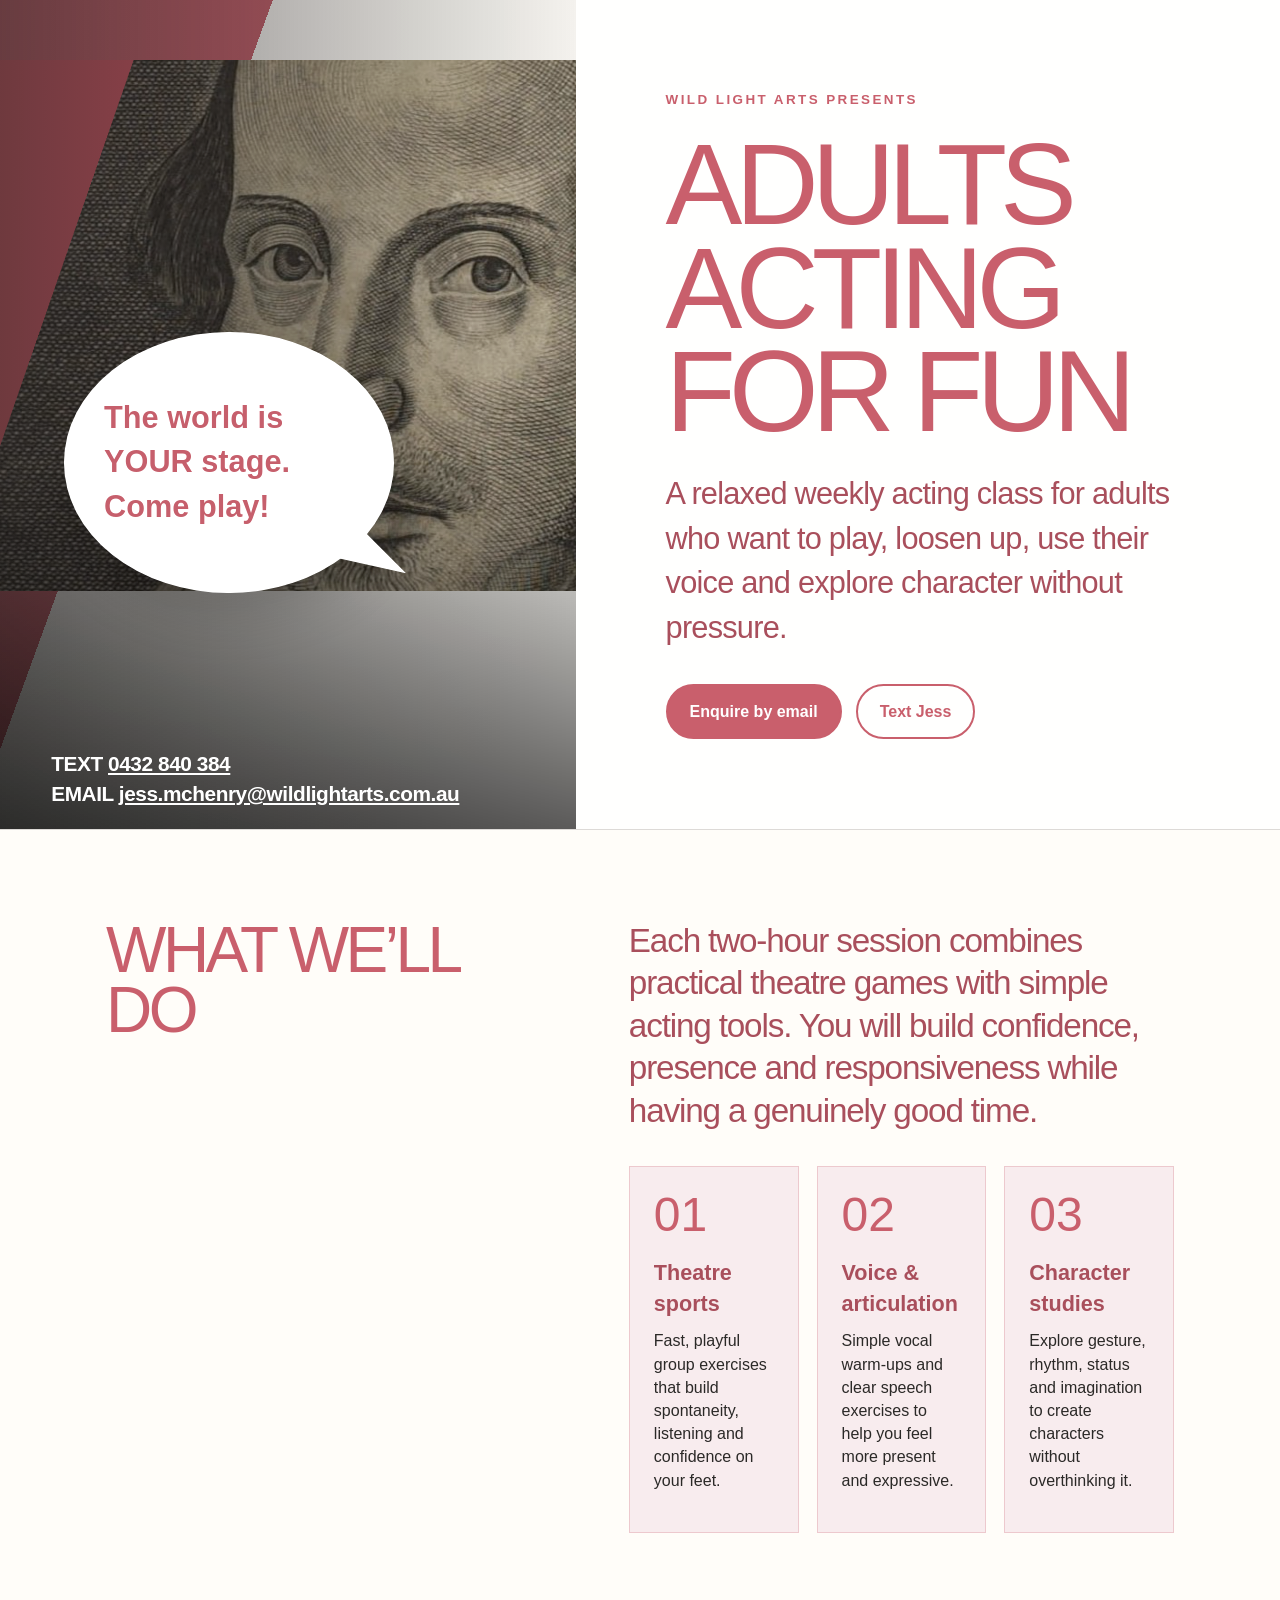
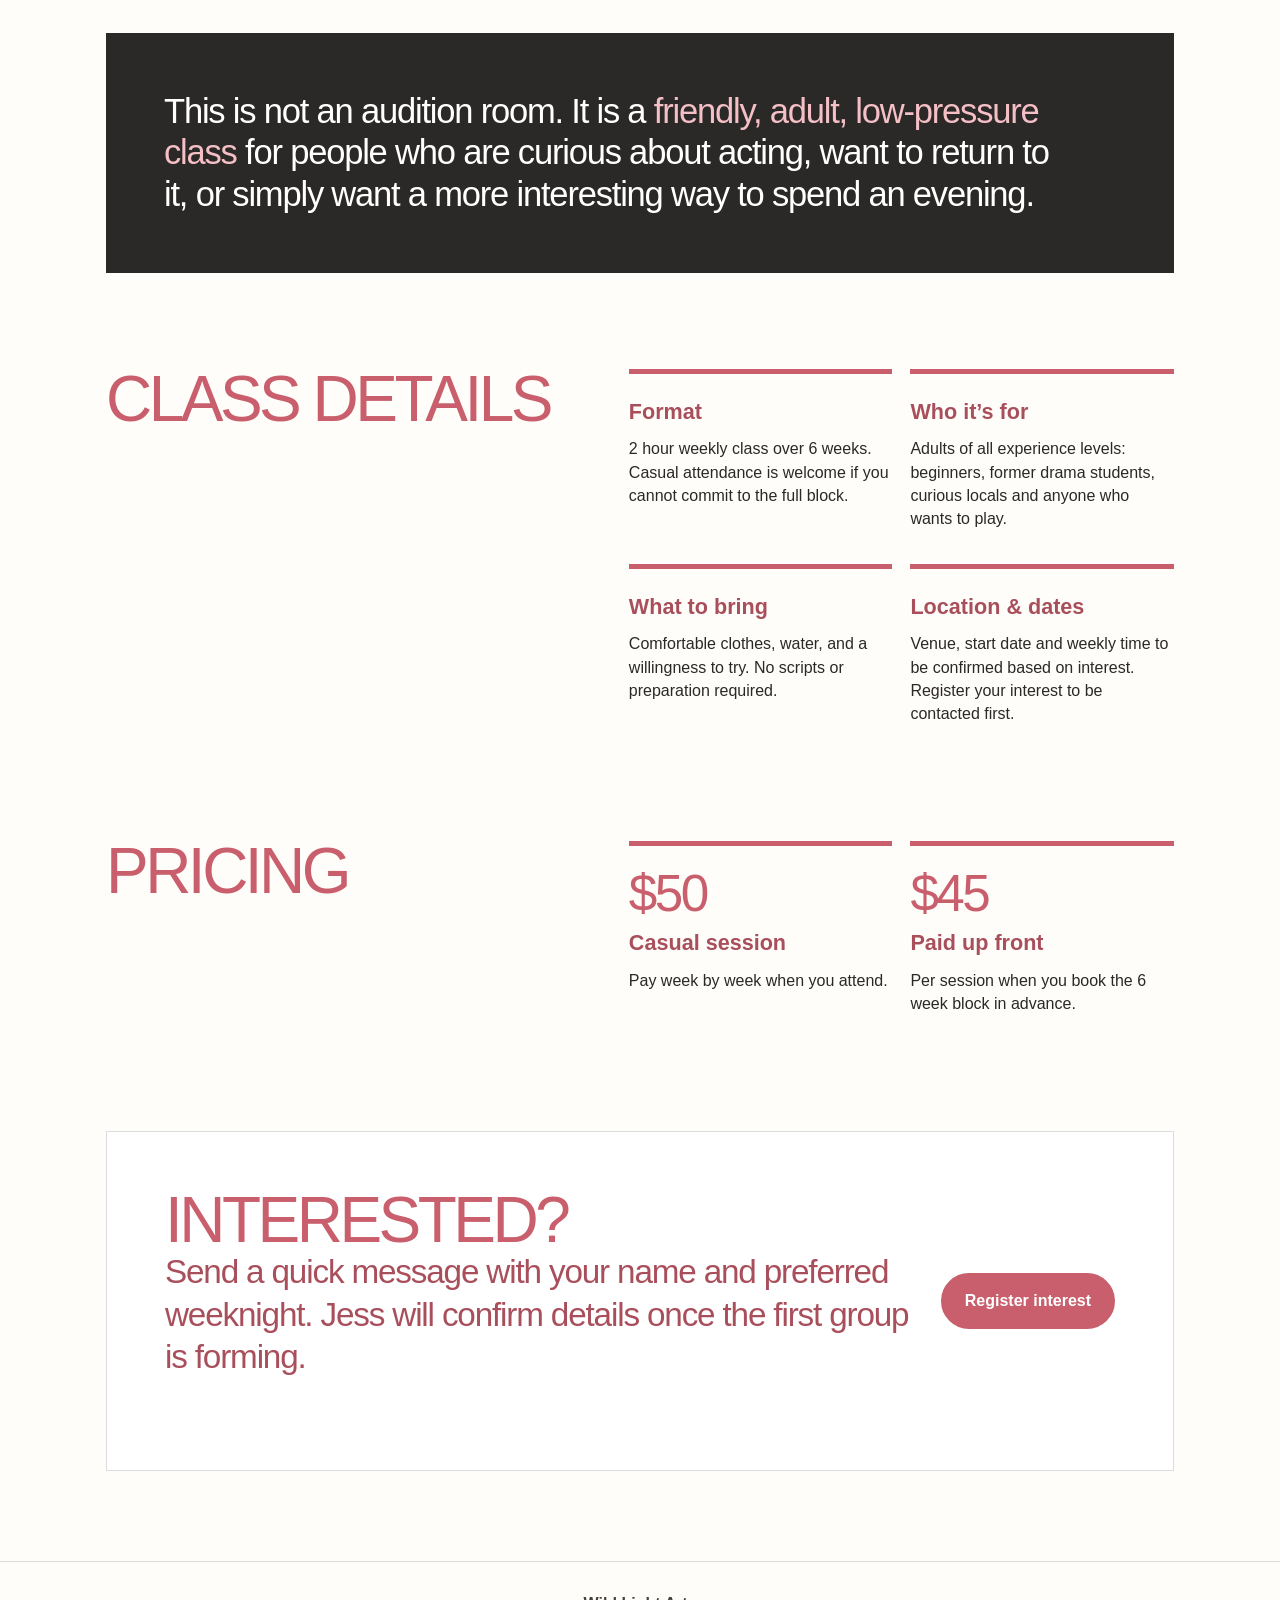
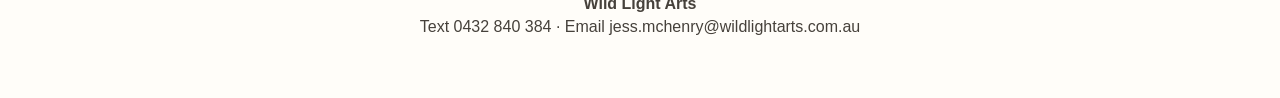
==== actingclasses.html @ ae0342ca "Webpage created." ====
<!DOCTYPE html>
<html lang="en">
<head>
  <meta charset="UTF-8" />
  <meta name="viewport" content="width=device-width, initial-scale=1.0" />
  <title>Adults Acting for Fun | Wild Light Arts</title>
  <meta name="description" content="A relaxed weekly acting class for adults: theatre sports, voice and articulation, character play and confidence-building in a friendly regional setting." />
  <style>
    :root {
      --rose: #c95f6c;
      --rose-dark: #a94f5c;
      --ink: #2b2927;
      --paper: #fffdf9;
      --soft: #f8ecee;
      --charcoal: #46413b;
      --line: rgba(43, 41, 39, 0.16);
    }

    * { box-sizing: border-box; }

    body {
      margin: 0;
      font-family: Helvetica, Arial, sans-serif;
      color: var(--ink);
      background: var(--paper);
      line-height: 1.45;
    }

    a { color: inherit; }

    .page {
      overflow: hidden;
      background:
        linear-gradient(110deg, var(--rose) 0 11%, transparent 11% 100%),
        var(--paper);
    }

    header {
      min-height: 92vh;
      display: grid;
      grid-template-columns: minmax(280px, 0.9fr) minmax(320px, 1.1fr);
      border-bottom: 1px solid var(--line);
      position: relative;
    }

    .portrait-panel {
      position: relative;
      min-height: 540px;
      background:
        linear-gradient(90deg, rgba(43,41,39,0.6), rgba(43,41,39,0.05)),
        url("./images/Screenshot\ 2026-04-28\ at\ 11.01.24\ am.png") center 20% / 120% no-repeat;
      filter: grayscale(0.08) contrast(1.05);
    }

    .portrait-panel::after {
      content: "";
      position: absolute;
      inset: 0;
      background: linear-gradient(180deg, transparent 55%, rgba(0,0,0,0.62));
    }

    .speech {
      position: absolute;
      z-index: 2;
      left: clamp(20px, 5vw, 70px);
      top: 40%;
      width: min(330px, 78%);
      padding: 64px 40px;
      background: white;
      color: var(--rose);
      font-size: clamp(1.35rem, 2.4vw, 2.1rem);
      font-weight: 700;
      border-radius: 50%;
      box-shadow: 0 22px 50px rgba(0,0,0,0.16);
    }

    .speech::after {
      content: "";
      position: absolute;
      right: -12px;
      bottom: 20px;
      width: 72px;
      height: 72px;
      background: white;
      clip-path: polygon(0 0, 100% 100%, 0 78%);
    }

    .contact-strip {
      position: absolute;
      z-index: 2;
      left: 0;
      right: 0;
      bottom: 0;
      padding: 20px clamp(20px, 4vw, 56px);
      color: white;
      font-weight: 700;
      font-size: clamp(1rem, 1.7vw, 1.3rem);
      letter-spacing: -0.02em;
    }

    .hero-copy {
      display: flex;
      flex-direction: column;
      justify-content: center;
      padding: clamp(32px, 7vw, 96px);
      background: rgba(255,255,255,0.92);
    }

    .eyebrow {
      color: var(--rose);
      text-transform: uppercase;
      letter-spacing: 0.18em;
      font-weight: 700;
      font-size: 0.84rem;
      margin-bottom: 24px;
    }

    h1 {
      color: var(--rose);
      font-size: clamp(3.4rem, 9vw, 8.6rem);
      line-height: 0.9;
      text-transform: uppercase;
      font-weight: 300;
      letter-spacing: -0.06em;
      margin: 0 0 28px;
    }

    .intro {
      max-width: 720px;
      font-size: clamp(1.25rem, 2.4vw, 2rem);
      color: var(--rose-dark);
      letter-spacing: -0.025em;
      margin: 0 0 34px;
    }

    .hero-actions {
      display: flex;
      flex-wrap: wrap;
      gap: 14px;
      align-items: center;
    }

    .button {
      display: inline-block;
      text-decoration: none;
      border: 2px solid var(--rose);
      color: white;
      background: var(--rose);
      padding: 14px 22px;
      border-radius: 999px;
      font-weight: 700;
    }

    .button.secondary {
      color: var(--rose);
      background: transparent;
    }

    main {
      max-width: 1180px;
      margin: 0 auto;
      padding: clamp(40px, 7vw, 90px) clamp(20px, 5vw, 56px);
    }

    .section-grid {
      display: grid;
      grid-template-columns: 0.9fr 1.1fr;
      gap: clamp(30px, 6vw, 80px);
      align-items: start;
      margin-bottom: clamp(52px, 8vw, 100px);
    }

    h2 {
      color: var(--rose);
      font-size: clamp(2.2rem, 5vw, 5.2rem);
      font-weight: 300;
      line-height: 0.95;
      letter-spacing: -0.055em;
      margin: 0;
      text-transform: uppercase;
    }

    h3 {
      color: var(--rose-dark);
      font-size: 1.35rem;
      margin: 0 0 10px;
    }

    p { margin-top: 0; }

    .large-text {
      color: var(--rose-dark);
      font-size: clamp(1.25rem, 2.6vw, 2.1rem);
      letter-spacing: -0.035em;
      line-height: 1.28;
    }

    .cards {
      display: grid;
      grid-template-columns: repeat(3, minmax(0, 1fr));
      gap: 18px;
    }

    .card {
      background: var(--soft);
      border: 1px solid rgba(201,95,108,0.25);
      padding: 24px;
      min-height: 190px;
    }

    .card .number {
      color: var(--rose);
      font-size: 3rem;
      line-height: 1;
      font-weight: 300;
      margin-bottom: 18px;
    }

    .details {
      display: grid;
      grid-template-columns: repeat(2, minmax(0, 1fr));
      gap: 18px;
    }

    .detail-box {
      border-top: 5px solid var(--rose);
      padding: 22px 0 0;
    }

    .price {
      font-size: clamp(2rem, 4vw, 4rem);
      color: var(--rose);
      font-weight: 300;
      letter-spacing: -0.05em;
      line-height: 1;
      margin-bottom: 8px;
    }

    .note {
      background: var(--ink);
      color: white;
      padding: clamp(28px, 5vw, 58px);
      margin: clamp(50px, 8vw, 96px) 0;
      position: relative;
    }

    .note p {
      font-size: clamp(1.3rem, 2.7vw, 2.4rem);
      line-height: 1.2;
      letter-spacing: -0.035em;
      margin: 0;
      max-width: 900px;
    }

    .note span { color: #f5bfc6; }

    ul.clean {
      list-style: none;
      padding: 0;
      margin: 0;
      display: grid;
      gap: 16px;
    }

    ul.clean li {
      padding-left: 30px;
      position: relative;
      font-size: 1.1rem;
    }

    ul.clean li::before {
      content: "•";
      position: absolute;
      left: 0;
      color: var(--rose);
      font-size: 1.6rem;
      top: -5px;
    }

    .signup {
      border: 1px solid var(--line);
      background: white;
      padding: clamp(28px, 5vw, 58px);
      display: grid;
      grid-template-columns: 1fr auto;
      gap: 28px;
      align-items: center;
    }

    .signup h2 { font-size: clamp(2.4rem, 5vw, 5.6rem); }

    footer {
      padding: 30px clamp(20px, 5vw, 56px) 60px;
      color: var(--charcoal);
      text-align: center;
      border-top: 1px solid var(--line);
    }

    @media (max-width: 840px) {
      .page { background: var(--paper); }
      header,
      .section-grid,
      .signup { grid-template-columns: 1fr; }
      .portrait-panel { min-height: 480px; }
      .hero-copy { padding-top: 42px; }
      .cards,
      .details { grid-template-columns: 1fr; }
      .speech { top: 34%; }
    }
  </style>
</head>
<body>
  <div class="page">
    <header>
      <section class="portrait-panel" aria-label="Class poster portrait image">
        <div class="speech">The world is YOUR stage.<br/>Come play!</div>
        <div class="contact-strip">
          TEXT <a href="sms:0432840384">0432 840 384</a><br/>
          EMAIL <a href="mailto:jess.mchenry@wildlightarts.com.au">jess.mchenry@wildlightarts.com.au</a>
        </div>
      </section>

      <section class="hero-copy">
        <div class="eyebrow">Wild Light Arts presents</div>
        <h1>Adults Acting for Fun</h1>
        <p class="intro">A relaxed weekly acting class for adults who want to play, loosen up, use their voice and explore character without pressure.</p>
        <div class="hero-actions">
          <a class="button" href="mailto:jess.mchenry@wildlightarts.com.au?subject=Adults%20Acting%20for%20Fun%20enquiry">Enquire by email</a>
          <a class="button secondary" href="sms:0432840384">Text Jess</a>
        </div>
      </section>
    </header>

    <main>
      <section class="section-grid">
        <h2>What we’ll do</h2>
        <div>
          <p class="large-text">Each two-hour session combines practical theatre games with simple acting tools. You will build confidence, presence and responsiveness while having a genuinely good time.</p>
          <div class="cards" aria-label="Class focus areas">
            <article class="card">
              <div class="number">01</div>
              <h3>Theatre sports</h3>
              <p>Fast, playful group exercises that build spontaneity, listening and confidence on your feet.</p>
            </article>
            <article class="card">
              <div class="number">02</div>
              <h3>Voice & articulation</h3>
              <p>Simple vocal warm-ups and clear speech exercises to help you feel more present and expressive.</p>
            </article>
            <article class="card">
              <div class="number">03</div>
              <h3>Character studies</h3>
              <p>Explore gesture, rhythm, status and imagination to create characters without overthinking it.</p>
            </article>
          </div>
        </div>
      </section>

      <section class="note">
        <p>This is not an audition room. It is a <span>friendly, adult, low-pressure class</span> for people who are curious about acting, want to return to it, or simply want a more interesting way to spend an evening.</p>
      </section>

      <section class="section-grid">
        <h2>Class details</h2>
        <div class="details">
          <div class="detail-box">
            <h3>Format</h3>
            <p>2 hour weekly class over 6 weeks. Casual attendance is welcome if you cannot commit to the full block.</p>
          </div>
          <div class="detail-box">
            <h3>Who it’s for</h3>
            <p>Adults of all experience levels: beginners, former drama students, curious locals and anyone who wants to play.</p>
          </div>
          <div class="detail-box">
            <h3>What to bring</h3>
            <p>Comfortable clothes, water, and a willingness to try. No scripts or preparation required.</p>
          </div>
          <div class="detail-box">
            <h3>Location & dates</h3>
            <p>Venue, start date and weekly time to be confirmed based on interest. Register your interest to be contacted first.</p>
          </div>
        </div>
      </section>

      <section class="section-grid">
        <h2>Pricing</h2>
        <div>
          <div class="details">
            <div class="detail-box">
              <div class="price">$50</div>
              <h3>Casual session</h3>
              <p>Pay week by week when you attend.</p>
            </div>
            <div class="detail-box">
              <div class="price">$45</div>
              <h3>Paid up front</h3>
              <p>Per session when you book the 6 week block in advance.</p>
            </div>
          </div>
        </div>
      </section>

      <section class="signup" id="enquire">
        <div>
          <h2>Interested?</h2>
          <p class="large-text">Send a quick message with your name and preferred weeknight. Jess will confirm details once the first group is forming.</p>
        </div>
        <div>
          <a class="button" href="mailto:jess.mchenry@wildlightarts.com.au?subject=Adults%20Acting%20for%20Fun%20EOI&body=Hi%20Jess%2C%0A%0AI%27m%20interested%20in%20Adults%20Acting%20for%20Fun.%0A%0AMy%20preferred%20weeknight%20is%3A%0AMy%20acting%20experience%20is%3A%0A%0AThanks%2C">Register interest</a>
        </div>
      </section>
    </main>

    <footer>
      <strong>Wild Light Arts</strong><br />
      Text 0432 840 384 · Email jess.mchenry@wildlightarts.com.au
    </footer>
  </div>
</body>
</html>
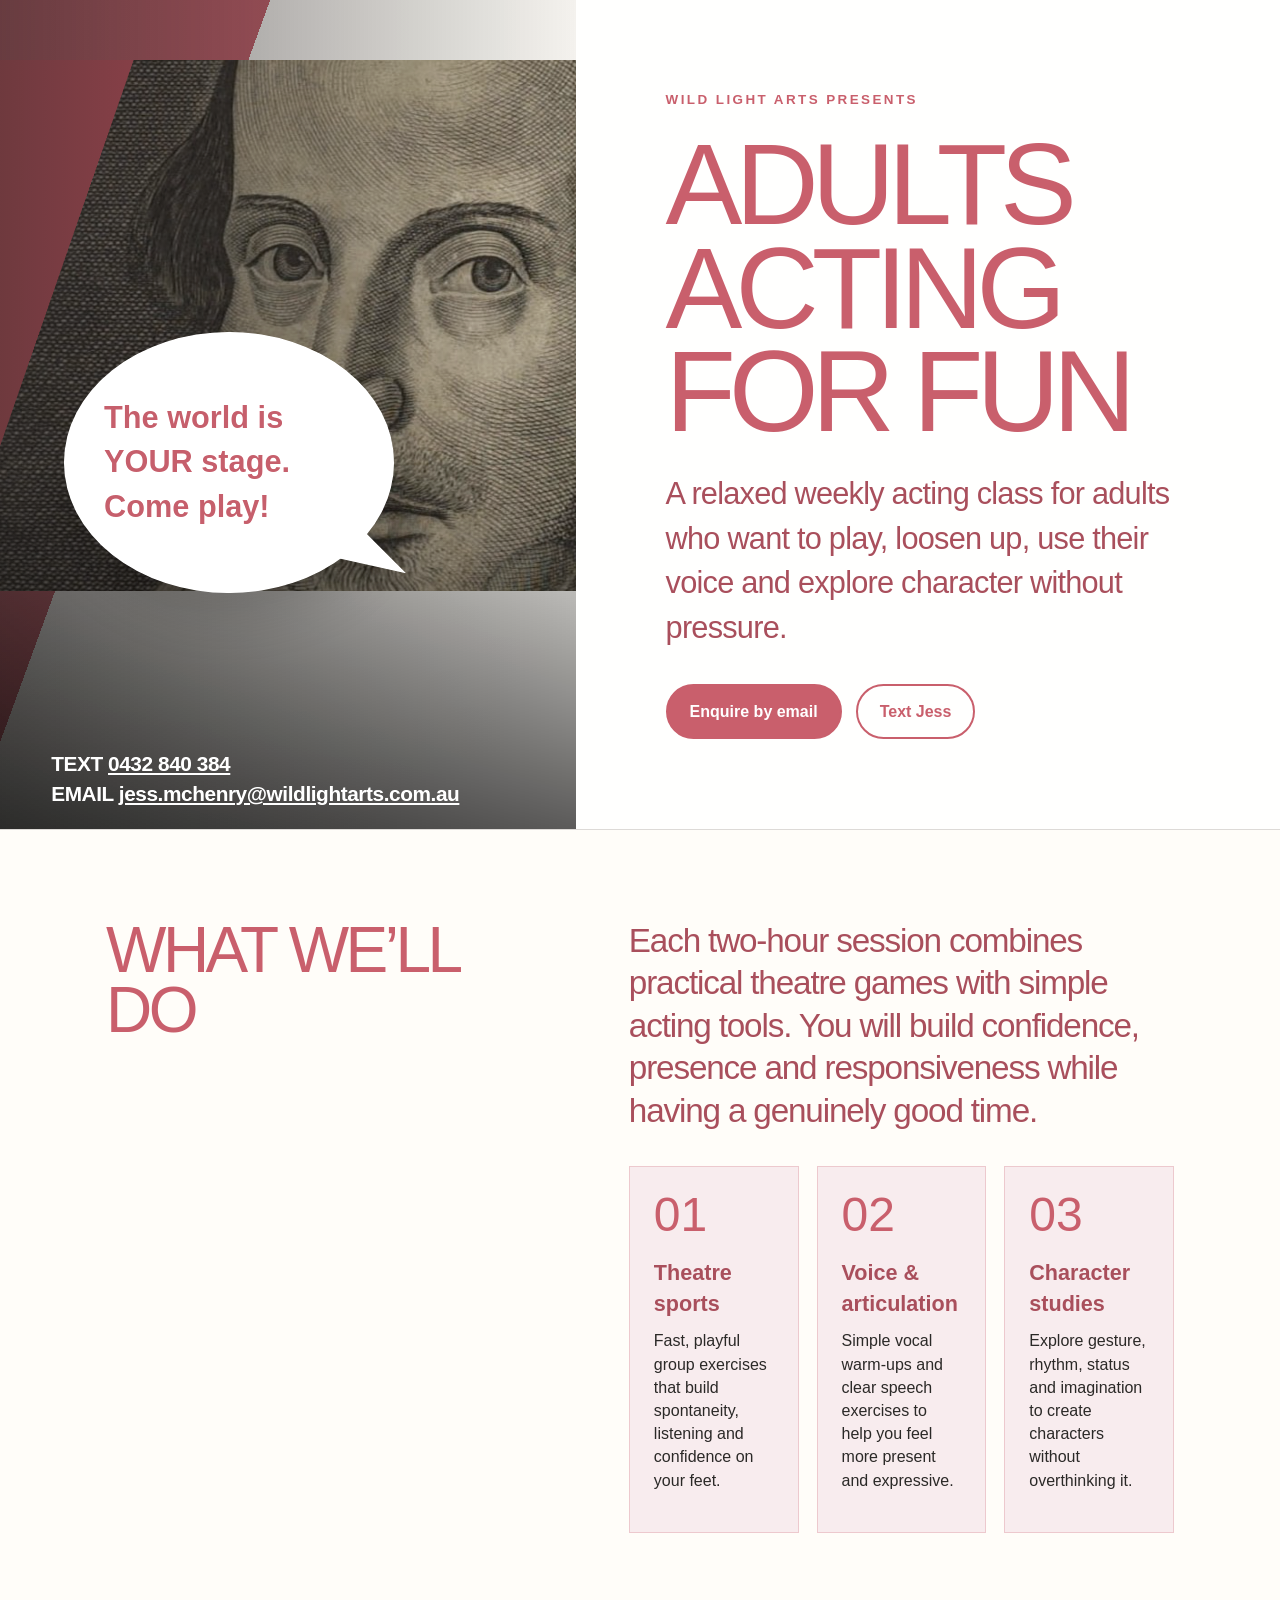
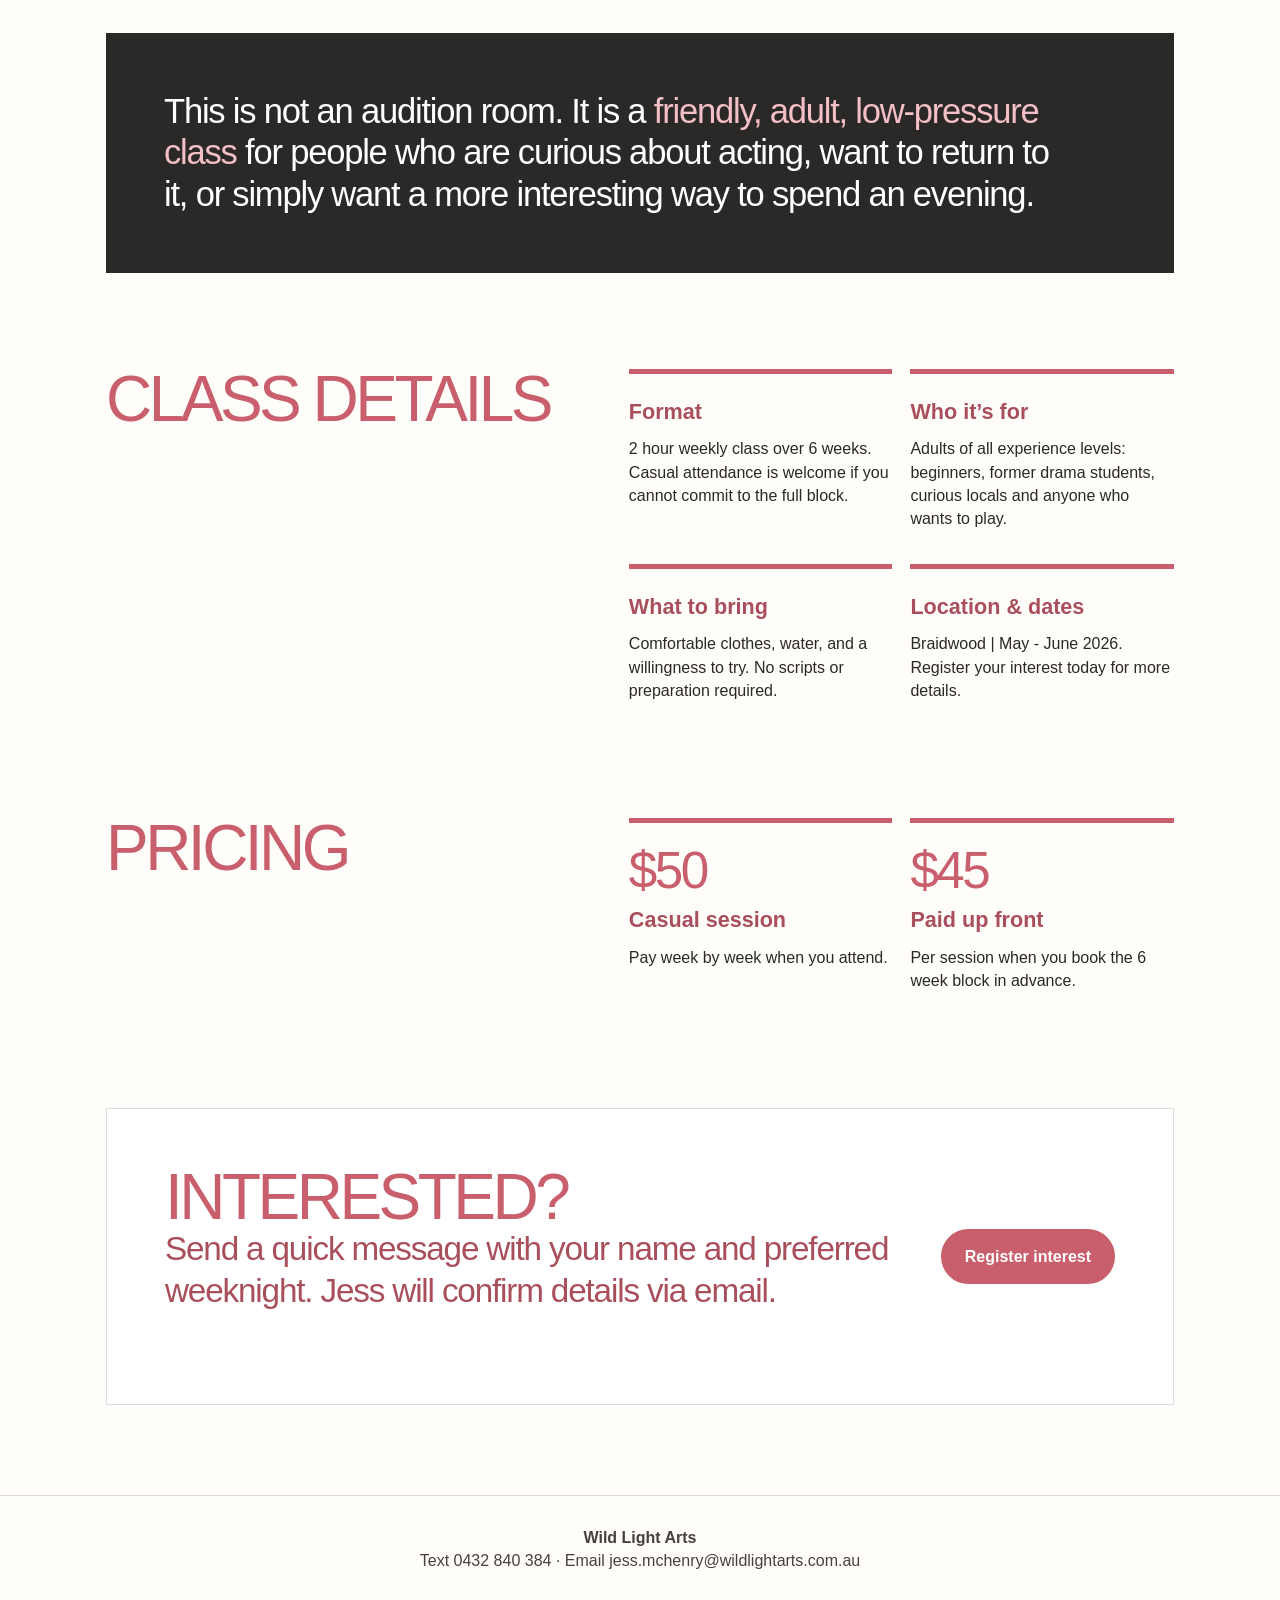
==== commit 72b88403: "New text added." ====
--- a/actingclasses.html
+++ b/actingclasses.html
@@ -4,310 +4,8 @@
   <meta charset="UTF-8" />
   <meta name="viewport" content="width=device-width, initial-scale=1.0" />
   <title>Adults Acting for Fun | Wild Light Arts</title>
-  <meta name="description" content="A relaxed weekly acting class for adults: theatre sports, voice and articulation, character play and confidence-building in a friendly regional setting." />
-  <style>
-    :root {
-      --rose: #c95f6c;
-      --rose-dark: #a94f5c;
-      --ink: #2b2927;
-      --paper: #fffdf9;
-      --soft: #f8ecee;
-      --charcoal: #46413b;
-      --line: rgba(43, 41, 39, 0.16);
-    }
-
-    * { box-sizing: border-box; }
-
-    body {
-      margin: 0;
-      font-family: Helvetica, Arial, sans-serif;
-      color: var(--ink);
-      background: var(--paper);
-      line-height: 1.45;
-    }
-
-    a { color: inherit; }
-
-    .page {
-      overflow: hidden;
-      background:
-        linear-gradient(110deg, var(--rose) 0 11%, transparent 11% 100%),
-        var(--paper);
-    }
-
-    header {
-      min-height: 92vh;
-      display: grid;
-      grid-template-columns: minmax(280px, 0.9fr) minmax(320px, 1.1fr);
-      border-bottom: 1px solid var(--line);
-      position: relative;
-    }
-
-    .portrait-panel {
-      position: relative;
-      min-height: 540px;
-      background:
-        linear-gradient(90deg, rgba(43,41,39,0.6), rgba(43,41,39,0.05)),
-        url("./images/Screenshot\ 2026-04-28\ at\ 11.01.24\ am.png") center 20% / 120% no-repeat;
-      filter: grayscale(0.08) contrast(1.05);
-    }
-
-    .portrait-panel::after {
-      content: "";
-      position: absolute;
-      inset: 0;
-      background: linear-gradient(180deg, transparent 55%, rgba(0,0,0,0.62));
-    }
-
-    .speech {
-      position: absolute;
-      z-index: 2;
-      left: clamp(20px, 5vw, 70px);
-      top: 40%;
-      width: min(330px, 78%);
-      padding: 64px 40px;
-      background: white;
-      color: var(--rose);
-      font-size: clamp(1.35rem, 2.4vw, 2.1rem);
-      font-weight: 700;
-      border-radius: 50%;
-      box-shadow: 0 22px 50px rgba(0,0,0,0.16);
-    }
-
-    .speech::after {
-      content: "";
-      position: absolute;
-      right: -12px;
-      bottom: 20px;
-      width: 72px;
-      height: 72px;
-      background: white;
-      clip-path: polygon(0 0, 100% 100%, 0 78%);
-    }
-
-    .contact-strip {
-      position: absolute;
-      z-index: 2;
-      left: 0;
-      right: 0;
-      bottom: 0;
-      padding: 20px clamp(20px, 4vw, 56px);
-      color: white;
-      font-weight: 700;
-      font-size: clamp(1rem, 1.7vw, 1.3rem);
-      letter-spacing: -0.02em;
-    }
-
-    .hero-copy {
-      display: flex;
-      flex-direction: column;
-      justify-content: center;
-      padding: clamp(32px, 7vw, 96px);
-      background: rgba(255,255,255,0.92);
-    }
-
-    .eyebrow {
-      color: var(--rose);
-      text-transform: uppercase;
-      letter-spacing: 0.18em;
-      font-weight: 700;
-      font-size: 0.84rem;
-      margin-bottom: 24px;
-    }
-
-    h1 {
-      color: var(--rose);
-      font-size: clamp(3.4rem, 9vw, 8.6rem);
-      line-height: 0.9;
-      text-transform: uppercase;
-      font-weight: 300;
-      letter-spacing: -0.06em;
-      margin: 0 0 28px;
-    }
-
-    .intro {
-      max-width: 720px;
-      font-size: clamp(1.25rem, 2.4vw, 2rem);
-      color: var(--rose-dark);
-      letter-spacing: -0.025em;
-      margin: 0 0 34px;
-    }
-
-    .hero-actions {
-      display: flex;
-      flex-wrap: wrap;
-      gap: 14px;
-      align-items: center;
-    }
-
-    .button {
-      display: inline-block;
-      text-decoration: none;
-      border: 2px solid var(--rose);
-      color: white;
-      background: var(--rose);
-      padding: 14px 22px;
-      border-radius: 999px;
-      font-weight: 700;
-    }
-
-    .button.secondary {
-      color: var(--rose);
-      background: transparent;
-    }
-
-    main {
-      max-width: 1180px;
-      margin: 0 auto;
-      padding: clamp(40px, 7vw, 90px) clamp(20px, 5vw, 56px);
-    }
-
-    .section-grid {
-      display: grid;
-      grid-template-columns: 0.9fr 1.1fr;
-      gap: clamp(30px, 6vw, 80px);
-      align-items: start;
-      margin-bottom: clamp(52px, 8vw, 100px);
-    }
-
-    h2 {
-      color: var(--rose);
-      font-size: clamp(2.2rem, 5vw, 5.2rem);
-      font-weight: 300;
-      line-height: 0.95;
-      letter-spacing: -0.055em;
-      margin: 0;
-      text-transform: uppercase;
-    }
-
-    h3 {
-      color: var(--rose-dark);
-      font-size: 1.35rem;
-      margin: 0 0 10px;
-    }
-
-    p { margin-top: 0; }
-
-    .large-text {
-      color: var(--rose-dark);
-      font-size: clamp(1.25rem, 2.6vw, 2.1rem);
-      letter-spacing: -0.035em;
-      line-height: 1.28;
-    }
-
-    .cards {
-      display: grid;
-      grid-template-columns: repeat(3, minmax(0, 1fr));
-      gap: 18px;
-    }
-
-    .card {
-      background: var(--soft);
-      border: 1px solid rgba(201,95,108,0.25);
-      padding: 24px;
-      min-height: 190px;
-    }
-
-    .card .number {
-      color: var(--rose);
-      font-size: 3rem;
-      line-height: 1;
-      font-weight: 300;
-      margin-bottom: 18px;
-    }
-
-    .details {
-      display: grid;
-      grid-template-columns: repeat(2, minmax(0, 1fr));
-      gap: 18px;
-    }
-
-    .detail-box {
-      border-top: 5px solid var(--rose);
-      padding: 22px 0 0;
-    }
-
-    .price {
-      font-size: clamp(2rem, 4vw, 4rem);
-      color: var(--rose);
-      font-weight: 300;
-      letter-spacing: -0.05em;
-      line-height: 1;
-      margin-bottom: 8px;
-    }
-
-    .note {
-      background: var(--ink);
-      color: white;
-      padding: clamp(28px, 5vw, 58px);
-      margin: clamp(50px, 8vw, 96px) 0;
-      position: relative;
-    }
-
-    .note p {
-      font-size: clamp(1.3rem, 2.7vw, 2.4rem);
-      line-height: 1.2;
-      letter-spacing: -0.035em;
-      margin: 0;
-      max-width: 900px;
-    }
-
-    .note span { color: #f5bfc6; }
-
-    ul.clean {
-      list-style: none;
-      padding: 0;
-      margin: 0;
-      display: grid;
-      gap: 16px;
-    }
-
-    ul.clean li {
-      padding-left: 30px;
-      position: relative;
-      font-size: 1.1rem;
-    }
-
-    ul.clean li::before {
-      content: "•";
-      position: absolute;
-      left: 0;
-      color: var(--rose);
-      font-size: 1.6rem;
-      top: -5px;
-    }
-
-    .signup {
-      border: 1px solid var(--line);
-      background: white;
-      padding: clamp(28px, 5vw, 58px);
-      display: grid;
-      grid-template-columns: 1fr auto;
-      gap: 28px;
-      align-items: center;
-    }
-
-    .signup h2 { font-size: clamp(2.4rem, 5vw, 5.6rem); }
-
-    footer {
-      padding: 30px clamp(20px, 5vw, 56px) 60px;
-      color: var(--charcoal);
-      text-align: center;
-      border-top: 1px solid var(--line);
-    }
-
-    @media (max-width: 840px) {
-      .page { background: var(--paper); }
-      header,
-      .section-grid,
-      .signup { grid-template-columns: 1fr; }
-      .portrait-panel { min-height: 480px; }
-      .hero-copy { padding-top: 42px; }
-      .cards,
-      .details { grid-template-columns: 1fr; }
-      .speech { top: 34%; }
-    }
-  </style>
+  <meta name="description" content="A relaxed weekly acting class in Braidwood for adults: theatre sports, voice and articulation, character play and confidence-building in a friendly setting. Under 18? Ask your parent or guardian to msg me about youth classes." />
+  <link rel="stylesheet" href="./actingclassesstyle.css"/>
 </head>
 <body>
   <div class="page">
@@ -377,7 +75,7 @@
           </div>
           <div class="detail-box">
             <h3>Location & dates</h3>
-            <p>Venue, start date and weekly time to be confirmed based on interest. Register your interest to be contacted first.</p>
+            <p>Braidwood | May - June 2026. Register your interest today for more details.</p>
           </div>
         </div>
       </section>
@@ -403,7 +101,7 @@
       <section class="signup" id="enquire">
         <div>
           <h2>Interested?</h2>
-          <p class="large-text">Send a quick message with your name and preferred weeknight. Jess will confirm details once the first group is forming.</p>
+          <p class="large-text">Send a quick message with your name and preferred weeknight. Jess will confirm details via email.</p>
         </div>
         <div>
           <a class="button" href="mailto:jess.mchenry@wildlightarts.com.au?subject=Adults%20Acting%20for%20Fun%20EOI&body=Hi%20Jess%2C%0A%0AI%27m%20interested%20in%20Adults%20Acting%20for%20Fun.%0A%0AMy%20preferred%20weeknight%20is%3A%0AMy%20acting%20experience%20is%3A%0A%0AThanks%2C">Register interest</a>
--- a/actingclassesstyle.css
+++ b/actingclassesstyle.css
@@ -0,0 +1,303 @@
+
+    :root {
+      --rose: #c95f6c;
+      --rose-dark: #a94f5c;
+      --ink: #2b2927;
+      --paper: #fffdf9;
+      --soft: #f8ecee;
+      --charcoal: #46413b;
+      --line: rgba(43, 41, 39, 0.16);
+    }
+
+    * { box-sizing: border-box; }
+
+    body {
+      margin: 0;
+      font-family: Helvetica, Arial, sans-serif;
+      color: var(--ink);
+      background: var(--paper);
+      line-height: 1.45;
+    }
+
+    a { color: inherit; }
+
+    .page {
+      overflow: hidden;
+      background:
+        linear-gradient(110deg, var(--rose) 0 11%, transparent 11% 100%),
+        var(--paper);
+    }
+
+    header {
+      min-height: 92vh;
+      display: grid;
+      grid-template-columns: minmax(280px, 0.9fr) minmax(320px, 1.1fr);
+      border-bottom: 1px solid var(--line);
+      position: relative;
+    }
+
+    .portrait-panel {
+      position: relative;
+      min-height: 540px;
+      background:
+        linear-gradient(90deg, rgba(43,41,39,0.6), rgba(43,41,39,0.05)),
+        url("./images/Screenshot\ 2026-04-28\ at\ 11.01.24\ am.png") center 20% / 120% no-repeat;
+      filter: grayscale(0.08) contrast(1.05);
+    }
+
+    .portrait-panel::after {
+      content: "";
+      position: absolute;
+      inset: 0;
+      background: linear-gradient(180deg, transparent 55%, rgba(0,0,0,0.62));
+    }
+
+    .speech {
+      position: absolute;
+      z-index: 2;
+      left: clamp(20px, 5vw, 70px);
+      top: 40%;
+      width: min(330px, 78%);
+      padding: 64px 40px;
+      background: white;
+      color: var(--rose);
+      font-size: clamp(1.35rem, 2.4vw, 2.1rem);
+      font-weight: 700;
+      border-radius: 50%;
+      box-shadow: 0 22px 50px rgba(0,0,0,0.16);
+    }
+
+    .speech::after {
+      content: "";
+      position: absolute;
+      right: -12px;
+      bottom: 20px;
+      width: 72px;
+      height: 72px;
+      background: white;
+      clip-path: polygon(0 0, 100% 100%, 0 78%);
+    }
+
+    .contact-strip {
+      position: absolute;
+      z-index: 2;
+      left: 0;
+      right: 0;
+      bottom: 0;
+      padding: 20px clamp(20px, 4vw, 56px);
+      color: white;
+      font-weight: 700;
+      font-size: clamp(1rem, 1.7vw, 1.3rem);
+      letter-spacing: -0.02em;
+    }
+
+    .hero-copy {
+      display: flex;
+      flex-direction: column;
+      justify-content: center;
+      padding: clamp(32px, 7vw, 96px);
+      background: rgba(255,255,255,0.92);
+    }
+
+    .eyebrow {
+      color: var(--rose);
+      text-transform: uppercase;
+      letter-spacing: 0.18em;
+      font-weight: 700;
+      font-size: 0.84rem;
+      margin-bottom: 24px;
+    }
+
+    h1 {
+      color: var(--rose);
+      font-size: clamp(3.4rem, 9vw, 8.6rem);
+      line-height: 0.9;
+      text-transform: uppercase;
+      font-weight: 300;
+      letter-spacing: -0.06em;
+      margin: 0 0 28px;
+    }
+
+    .intro {
+      max-width: 720px;
+      font-size: clamp(1.25rem, 2.4vw, 2rem);
+      color: var(--rose-dark);
+      letter-spacing: -0.025em;
+      margin: 0 0 34px;
+    }
+
+    .hero-actions {
+      display: flex;
+      flex-wrap: wrap;
+      gap: 14px;
+      align-items: center;
+    }
+
+    .button {
+      display: inline-block;
+      text-decoration: none;
+      border: 2px solid var(--rose);
+      color: white;
+      background: var(--rose);
+      padding: 14px 22px;
+      border-radius: 999px;
+      font-weight: 700;
+    }
+
+    .button.secondary {
+      color: var(--rose);
+      background: transparent;
+    }
+
+    main {
+      max-width: 1180px;
+      margin: 0 auto;
+      padding: clamp(40px, 7vw, 90px) clamp(20px, 5vw, 56px);
+    }
+
+    .section-grid {
+      display: grid;
+      grid-template-columns: 0.9fr 1.1fr;
+      gap: clamp(30px, 6vw, 80px);
+      align-items: start;
+      margin-bottom: clamp(52px, 8vw, 100px);
+    }
+
+    h2 {
+      color: var(--rose);
+      font-size: clamp(2.2rem, 5vw, 5.2rem);
+      font-weight: 300;
+      line-height: 0.95;
+      letter-spacing: -0.055em;
+      margin: 0;
+      text-transform: uppercase;
+    }
+
+    h3 {
+      color: var(--rose-dark);
+      font-size: 1.35rem;
+      margin: 0 0 10px;
+    }
+
+    p { margin-top: 0; }
+
+    .large-text {
+      color: var(--rose-dark);
+      font-size: clamp(1.25rem, 2.6vw, 2.1rem);
+      letter-spacing: -0.035em;
+      line-height: 1.28;
+    }
+
+    .cards {
+      display: grid;
+      grid-template-columns: repeat(3, minmax(0, 1fr));
+      gap: 18px;
+    }
+
+    .card {
+      background: var(--soft);
+      border: 1px solid rgba(201,95,108,0.25);
+      padding: 24px;
+      min-height: 190px;
+    }
+
+    .card .number {
+      color: var(--rose);
+      font-size: 3rem;
+      line-height: 1;
+      font-weight: 300;
+      margin-bottom: 18px;
+    }
+
+    .details {
+      display: grid;
+      grid-template-columns: repeat(2, minmax(0, 1fr));
+      gap: 18px;
+    }
+
+    .detail-box {
+      border-top: 5px solid var(--rose);
+      padding: 22px 0 0;
+    }
+
+    .price {
+      font-size: clamp(2rem, 4vw, 4rem);
+      color: var(--rose);
+      font-weight: 300;
+      letter-spacing: -0.05em;
+      line-height: 1;
+      margin-bottom: 8px;
+    }
+
+    .note {
+      background: var(--ink);
+      color: white;
+      padding: clamp(28px, 5vw, 58px);
+      margin: clamp(50px, 8vw, 96px) 0;
+      position: relative;
+    }
+
+    .note p {
+      font-size: clamp(1.3rem, 2.7vw, 2.4rem);
+      line-height: 1.2;
+      letter-spacing: -0.035em;
+      margin: 0;
+      max-width: 900px;
+    }
+
+    .note span { color: #f5bfc6; }
+
+    ul.clean {
+      list-style: none;
+      padding: 0;
+      margin: 0;
+      display: grid;
+      gap: 16px;
+    }
+
+    ul.clean li {
+      padding-left: 30px;
+      position: relative;
+      font-size: 1.1rem;
+    }
+
+    ul.clean li::before {
+      content: "•";
+      position: absolute;
+      left: 0;
+      color: var(--rose);
+      font-size: 1.6rem;
+      top: -5px;
+    }
+
+    .signup {
+      border: 1px solid var(--line);
+      background: white;
+      padding: clamp(28px, 5vw, 58px);
+      display: grid;
+      grid-template-columns: 1fr auto;
+      gap: 28px;
+      align-items: center;
+    }
+
+    .signup h2 { font-size: clamp(2.4rem, 5vw, 5.6rem); }
+
+    footer {
+      padding: 30px clamp(20px, 5vw, 56px) 60px;
+      color: var(--charcoal);
+      text-align: center;
+      border-top: 1px solid var(--line);
+    }
+
+    @media (max-width: 840px) {
+      .page { background: var(--paper); }
+      header,
+      .section-grid,
+      .signup { grid-template-columns: 1fr; }
+      .portrait-panel { min-height: 480px; }
+      .hero-copy { padding-top: 42px; }
+      .cards,
+      .details { grid-template-columns: 1fr; }
+      .speech { top: 34%; }
+    }
+  
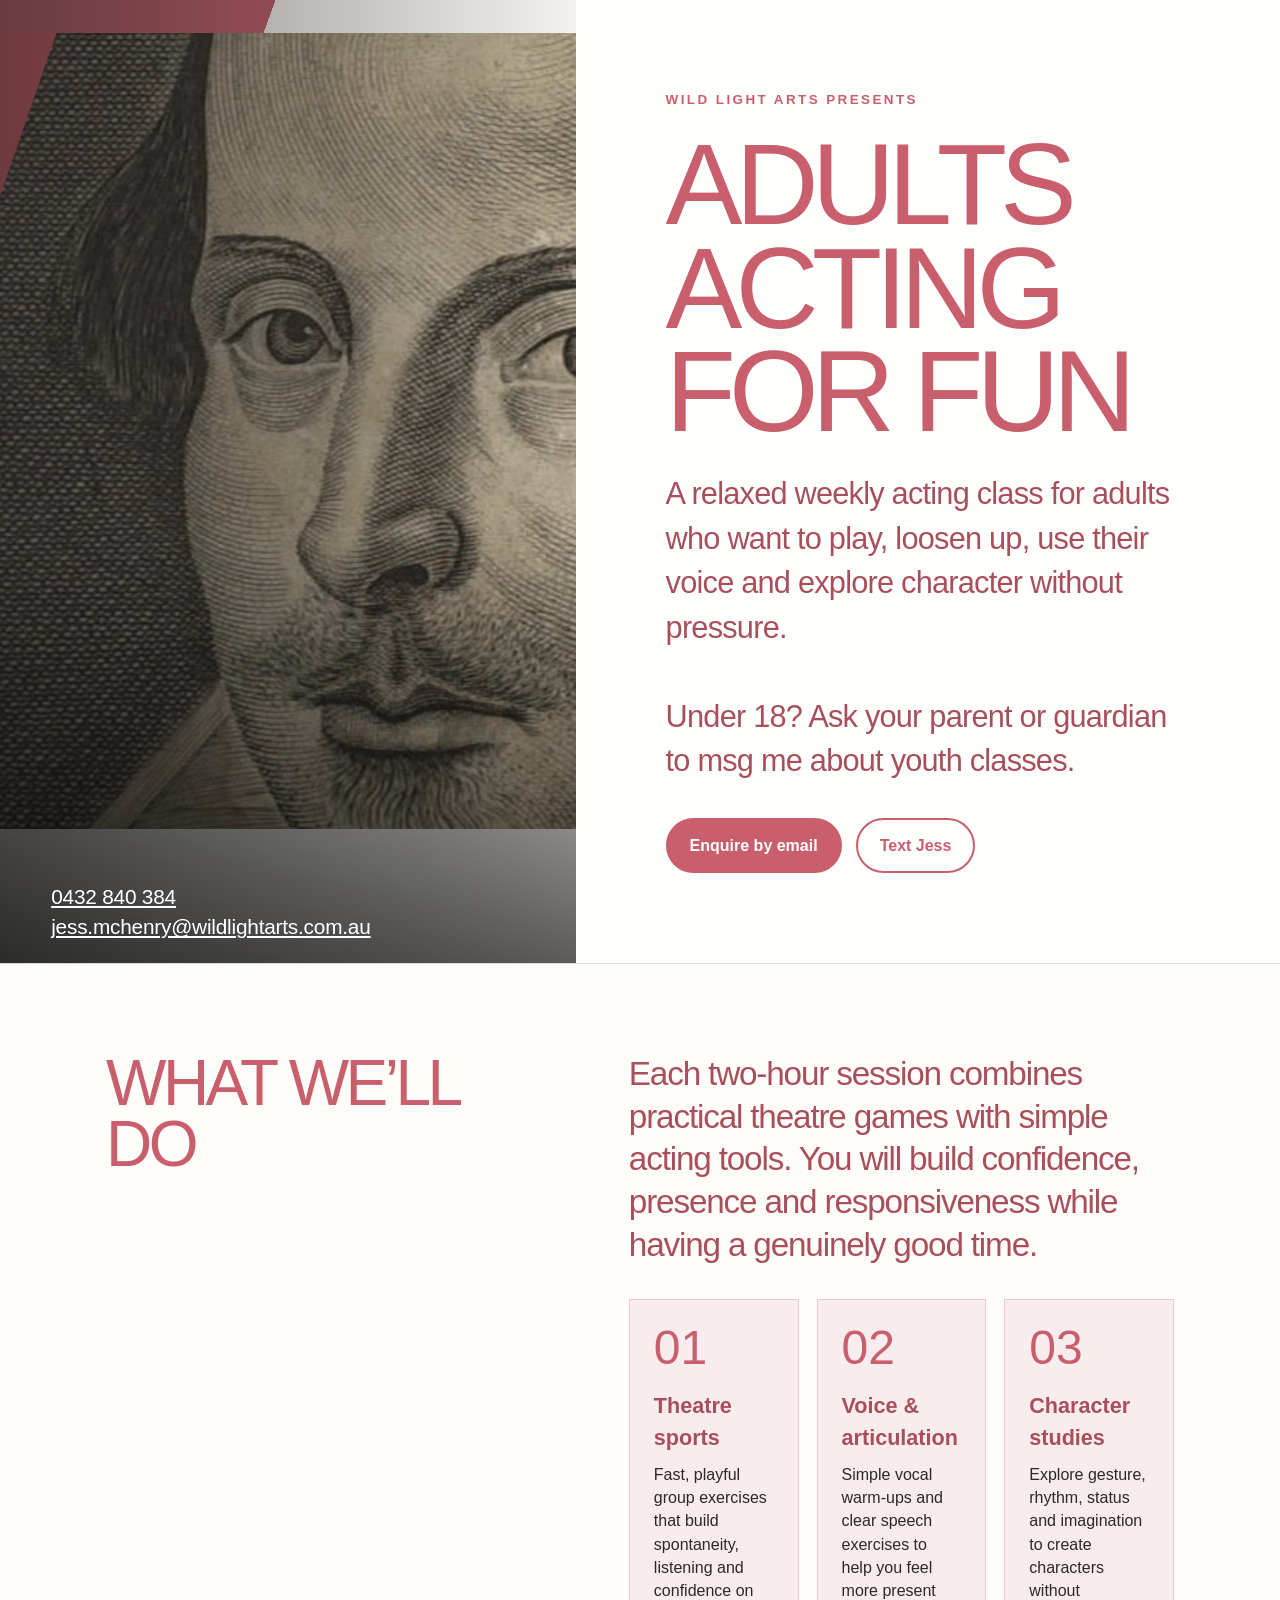
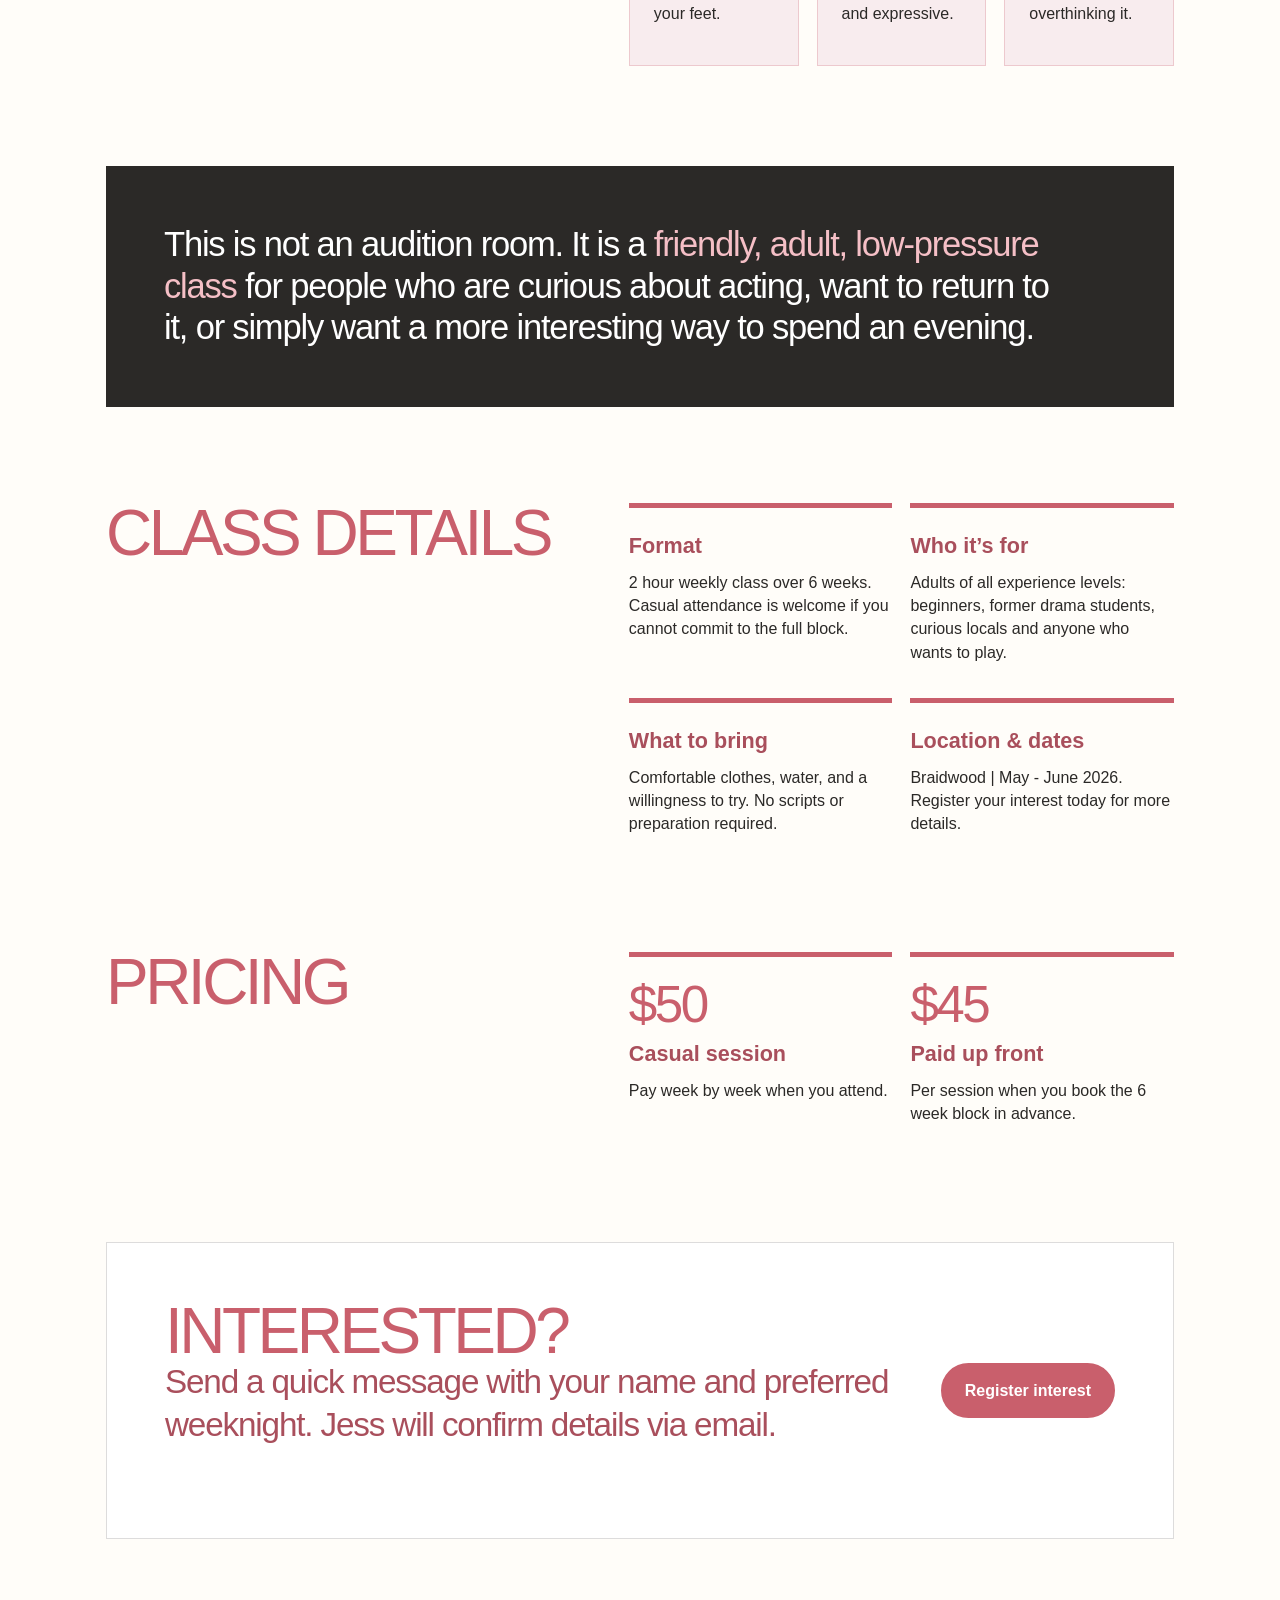
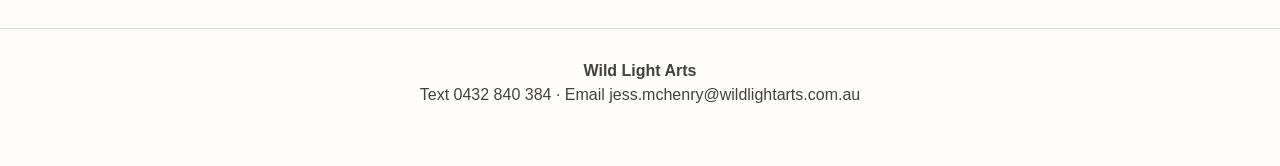
==== commit 0692efd3: "Page format changed for clearer text." ====
--- a/actingclasses.html
+++ b/actingclasses.html
@@ -4,24 +4,24 @@
   <meta charset="UTF-8" />
   <meta name="viewport" content="width=device-width, initial-scale=1.0" />
   <title>Adults Acting for Fun | Wild Light Arts</title>
-  <meta name="description" content="A relaxed weekly acting class in Braidwood for adults: theatre sports, voice and articulation, character play and confidence-building in a friendly setting. Under 18? Ask your parent or guardian to msg me about youth classes." />
+  <meta name="description" content="A relaxed weekly acting class in Braidwood for adults: theatre sports, voice and articulation, character play and confidence-building in a friendly regional setting." />
   <link rel="stylesheet" href="./actingclassesstyle.css"/>
 </head>
 <body>
   <div class="page">
     <header>
       <section class="portrait-panel" aria-label="Class poster portrait image">
-        <div class="speech">The world is YOUR stage.<br/>Come play!</div>
+        <!-- <div class="speech">The world is YOUR stage.<br/>Come play!</div> -->
         <div class="contact-strip">
-          TEXT <a href="sms:0432840384">0432 840 384</a><br/>
-          EMAIL <a href="mailto:jess.mchenry@wildlightarts.com.au">jess.mchenry@wildlightarts.com.au</a>
+          <a href="sms:0432840384">0432 840 384</a><br/>
+          <a href="mailto:jess.mchenry@wildlightarts.com.au">jess.mchenry@wildlightarts.com.au</a>
         </div>
       </section>
 
       <section class="hero-copy">
         <div class="eyebrow">Wild Light Arts presents</div>
         <h1>Adults Acting for Fun</h1>
-        <p class="intro">A relaxed weekly acting class for adults who want to play, loosen up, use their voice and explore character without pressure.</p>
+        <p class="intro">A relaxed weekly acting class for adults who want to play, loosen up, use their voice and explore character without pressure. <br><br>Under 18? Ask your parent or guardian to msg me about youth classes.</p>
         <div class="hero-actions">
           <a class="button" href="mailto:jess.mchenry@wildlightarts.com.au?subject=Adults%20Acting%20for%20Fun%20enquiry">Enquire by email</a>
           <a class="button secondary" href="sms:0432840384">Text Jess</a>
--- a/actingclassesstyle.css
+++ b/actingclassesstyle.css
@@ -38,10 +38,10 @@
 
     .portrait-panel {
       position: relative;
-      min-height: 540px;
+      min-height: 640px;
       background:
         linear-gradient(90deg, rgba(43,41,39,0.6), rgba(43,41,39,0.05)),
-        url("./images/Screenshot\ 2026-04-28\ at\ 11.01.24\ am.png") center 20% / 120% no-repeat;
+        url("./images/Screenshot\ 2026-04-28\ at\ 11.01.24\ am.png") center 20% / 180% no-repeat;
       filter: grayscale(0.08) contrast(1.05);
     }
 
@@ -51,7 +51,7 @@
       inset: 0;
       background: linear-gradient(180deg, transparent 55%, rgba(0,0,0,0.62));
     }
-
+/*
     .speech {
       position: absolute;
       z-index: 2;
@@ -78,6 +78,7 @@
       clip-path: polygon(0 0, 100% 100%, 0 78%);
     }
 
+    */
     .contact-strip {
       position: absolute;
       z-index: 2;
@@ -86,9 +87,9 @@
       bottom: 0;
       padding: 20px clamp(20px, 4vw, 56px);
       color: white;
-      font-weight: 700;
+      font-weight: 200;
       font-size: clamp(1rem, 1.7vw, 1.3rem);
-      letter-spacing: -0.02em;
+      letter-spacing: -0.01em;
     }
 
     .hero-copy {
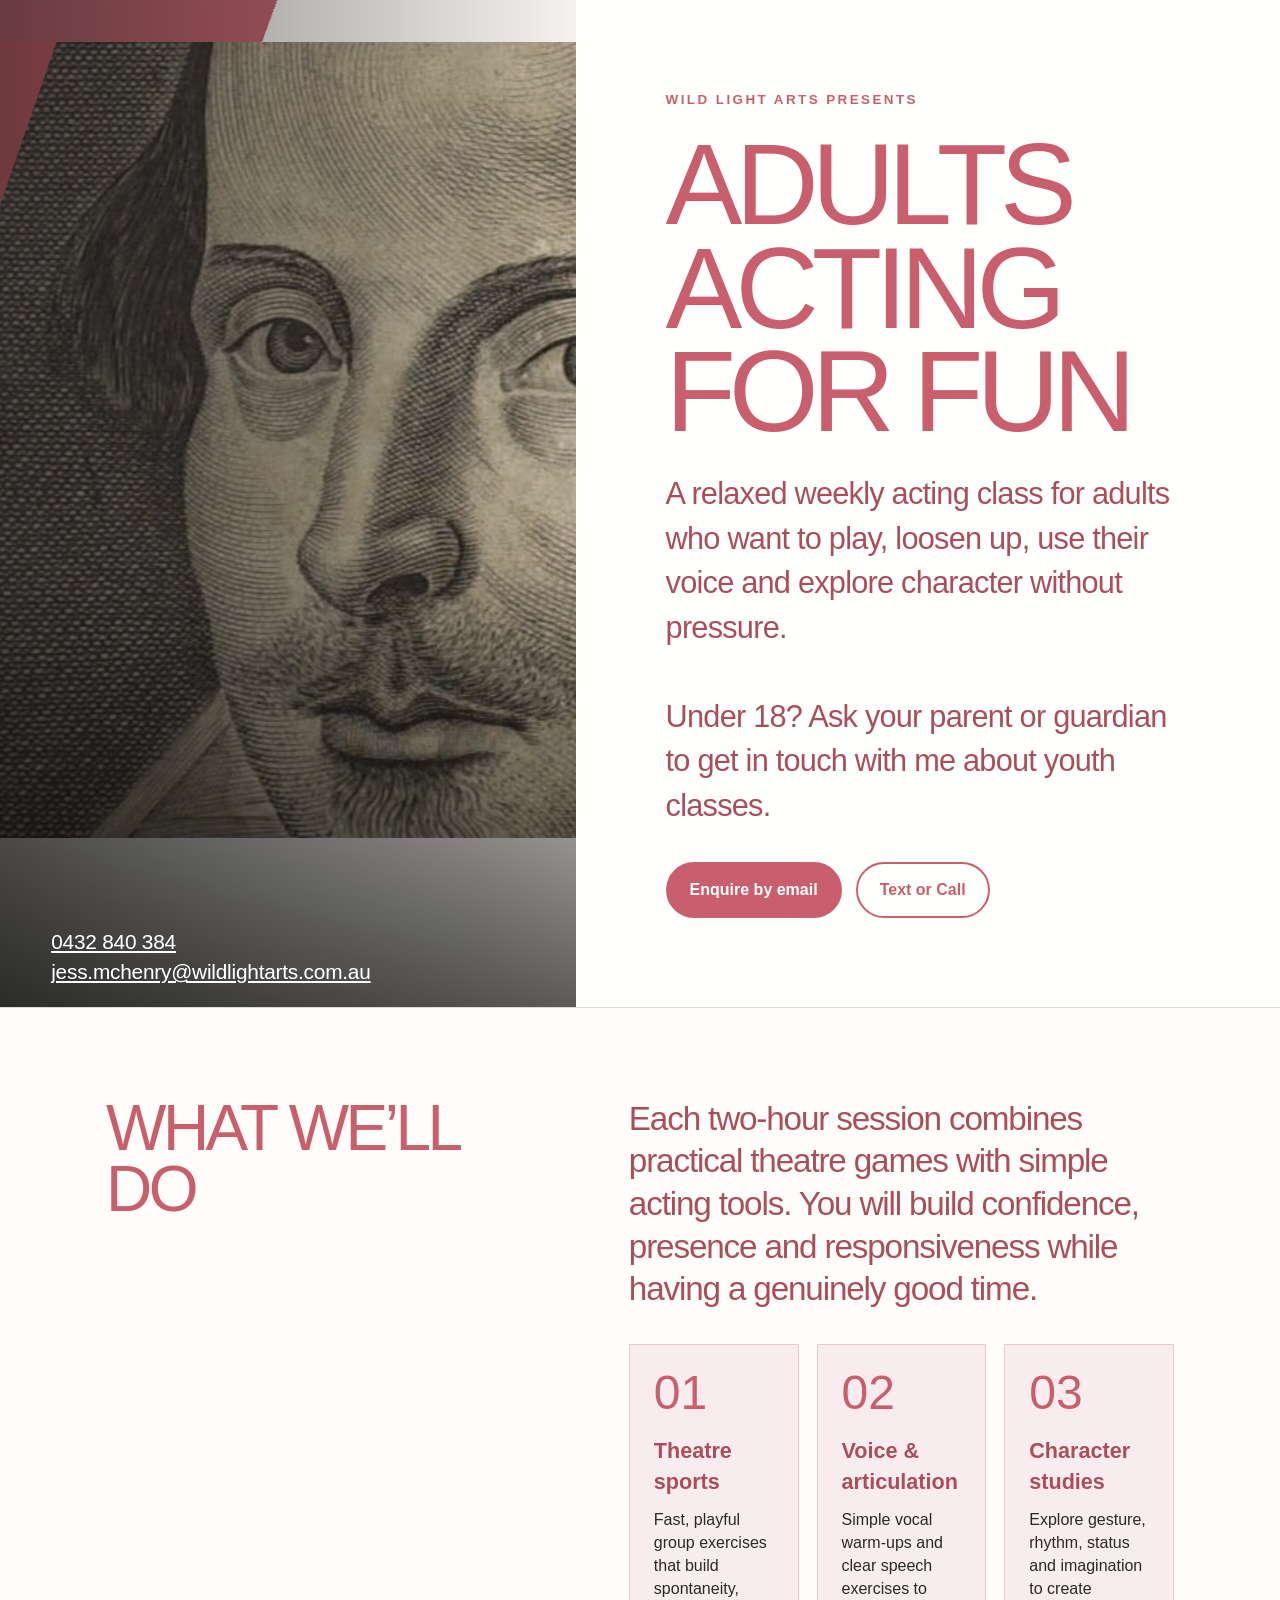
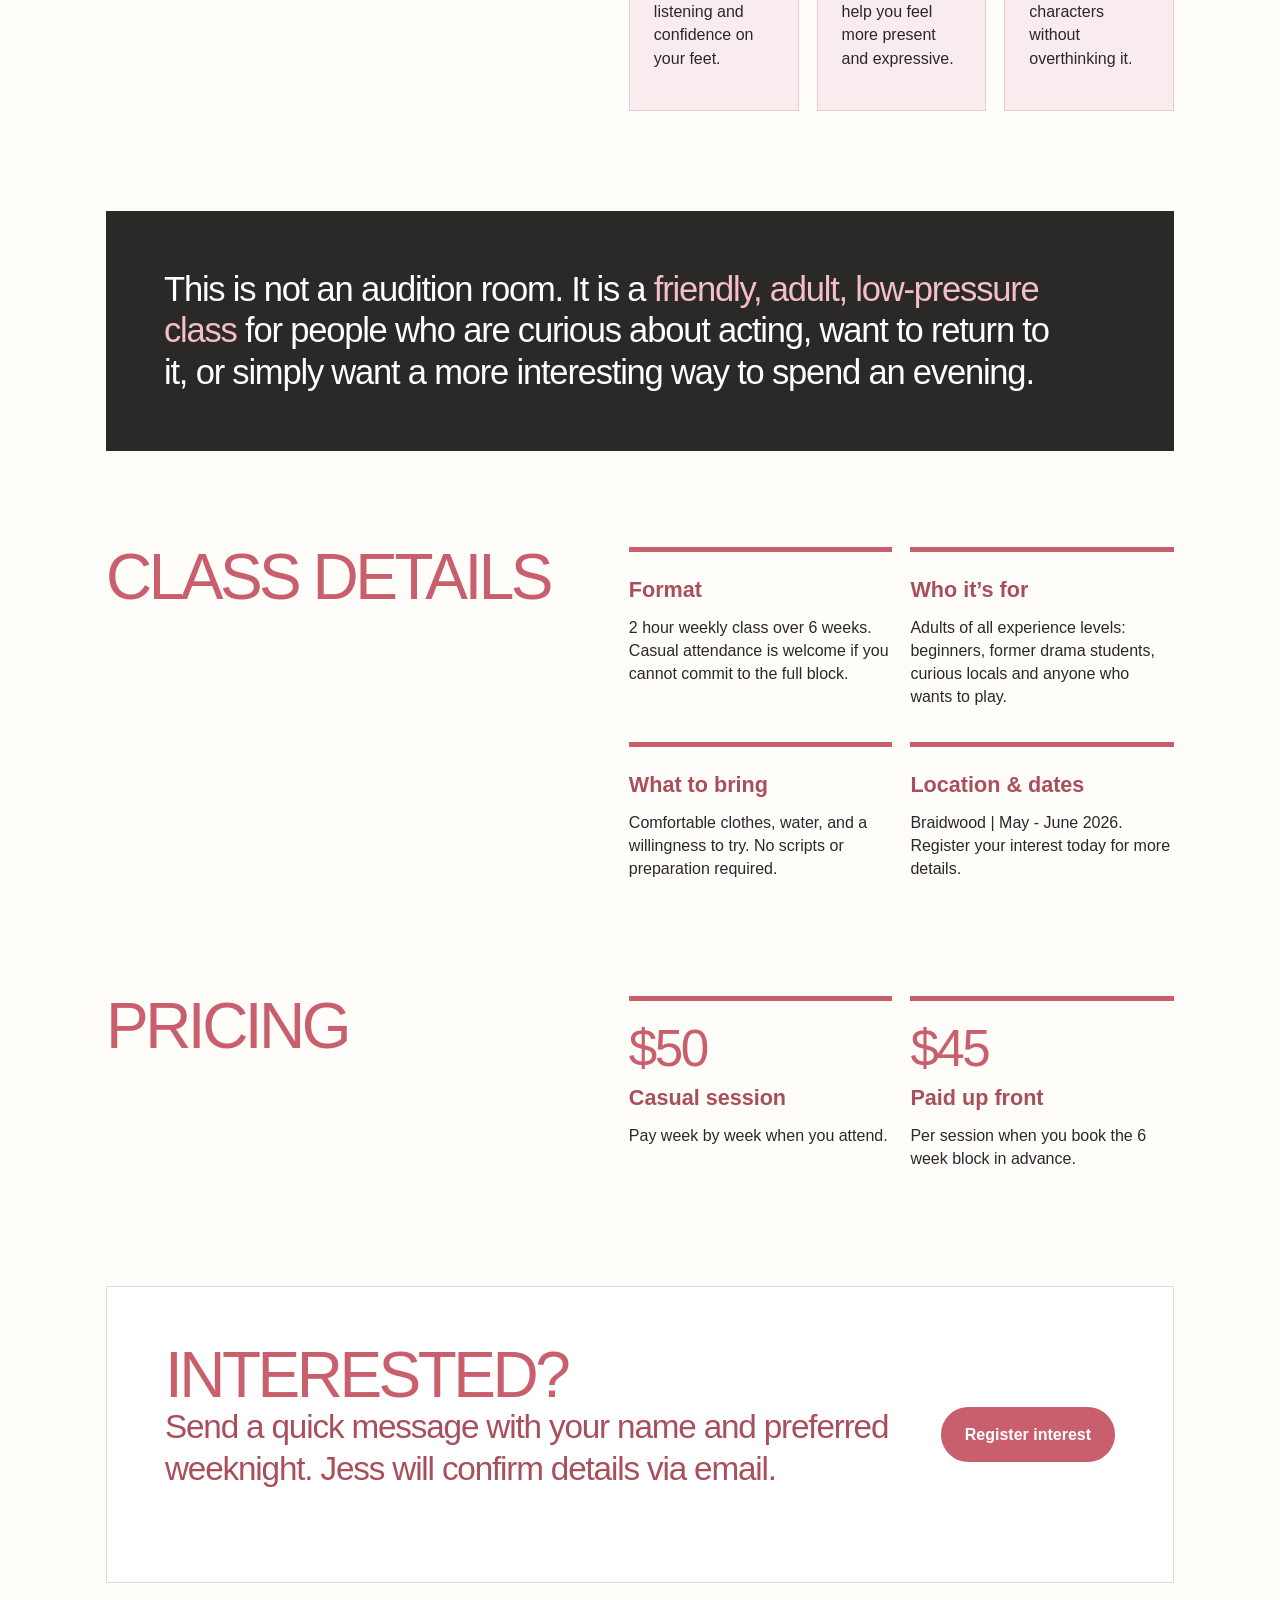
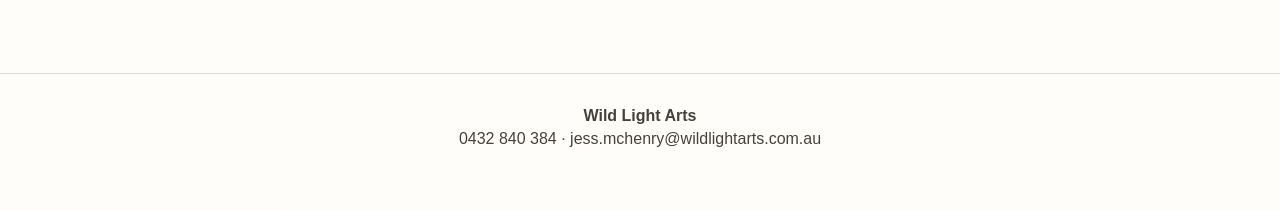
==== commit 4104b766: "Contact details updated." ====
--- a/actingclasses.html
+++ b/actingclasses.html
@@ -21,10 +21,10 @@
       <section class="hero-copy">
         <div class="eyebrow">Wild Light Arts presents</div>
         <h1>Adults Acting for Fun</h1>
-        <p class="intro">A relaxed weekly acting class for adults who want to play, loosen up, use their voice and explore character without pressure. <br><br>Under 18? Ask your parent or guardian to msg me about youth classes.</p>
+        <p class="intro">A relaxed weekly acting class for adults who want to play, loosen up, use their voice and explore character without pressure. <br><br>Under 18? Ask your parent or guardian to get in touch with me about youth classes.</p>
         <div class="hero-actions">
           <a class="button" href="mailto:jess.mchenry@wildlightarts.com.au?subject=Adults%20Acting%20for%20Fun%20enquiry">Enquire by email</a>
-          <a class="button secondary" href="sms:0432840384">Text Jess</a>
+          <a class="button secondary" href="sms:0432840384">Text or Call</a>
         </div>
       </section>
     </header>
@@ -111,7 +111,7 @@
 
     <footer>
       <strong>Wild Light Arts</strong><br />
-      Text 0432 840 384 · Email jess.mchenry@wildlightarts.com.au
+      0432 840 384 · jess.mchenry@wildlightarts.com.au
     </footer>
   </div>
 </body>
